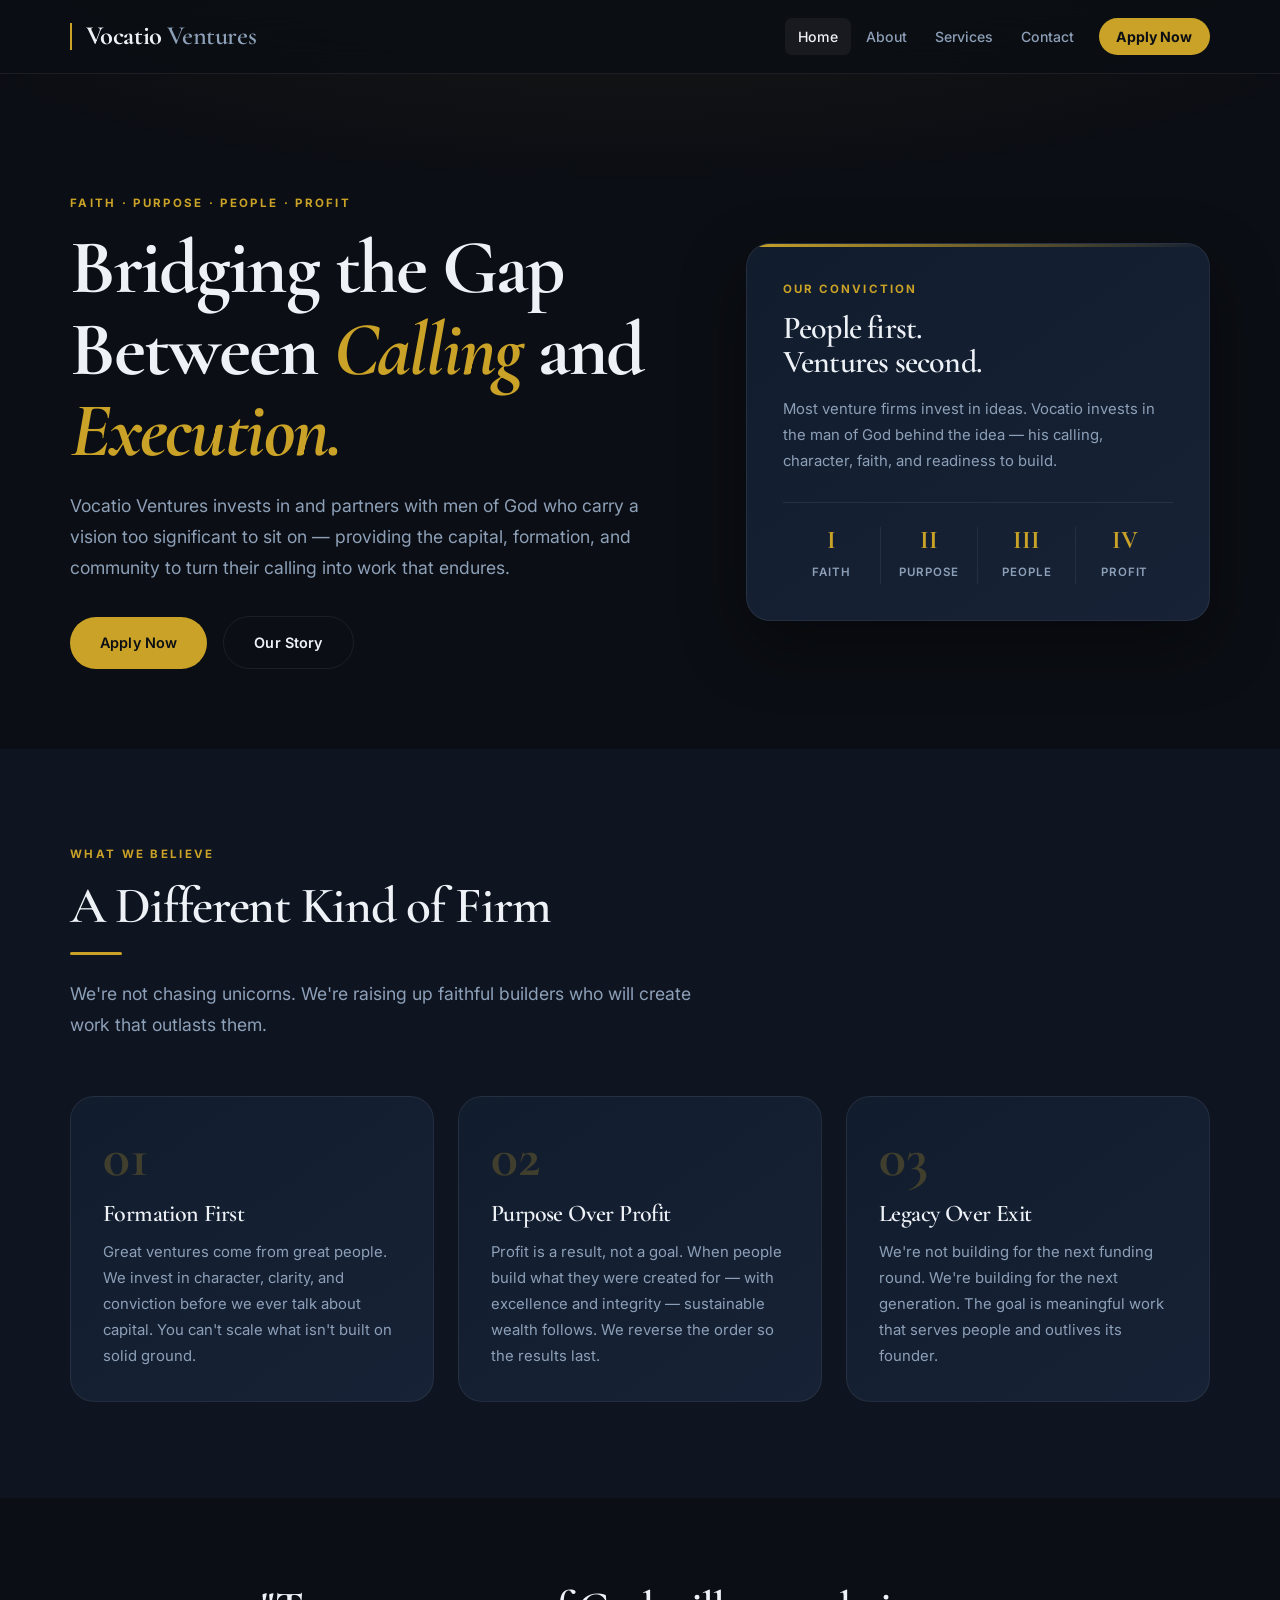
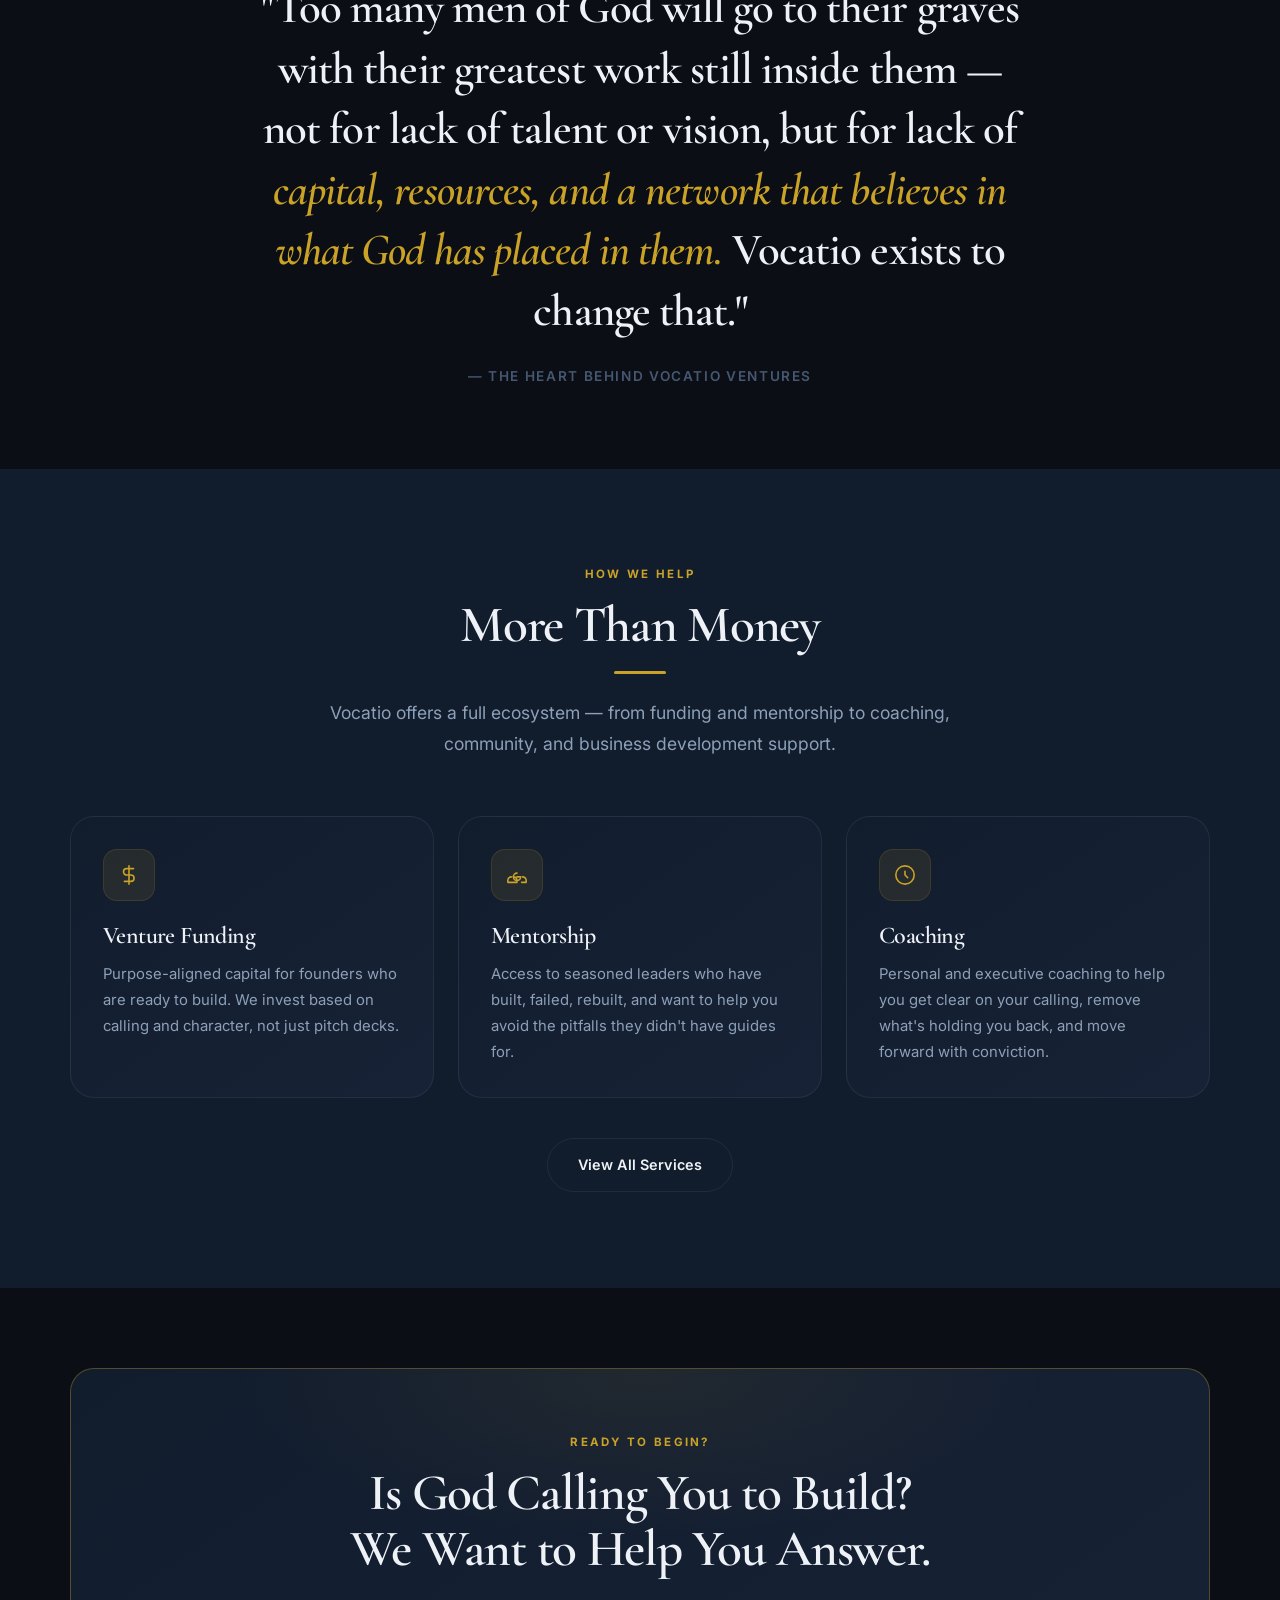
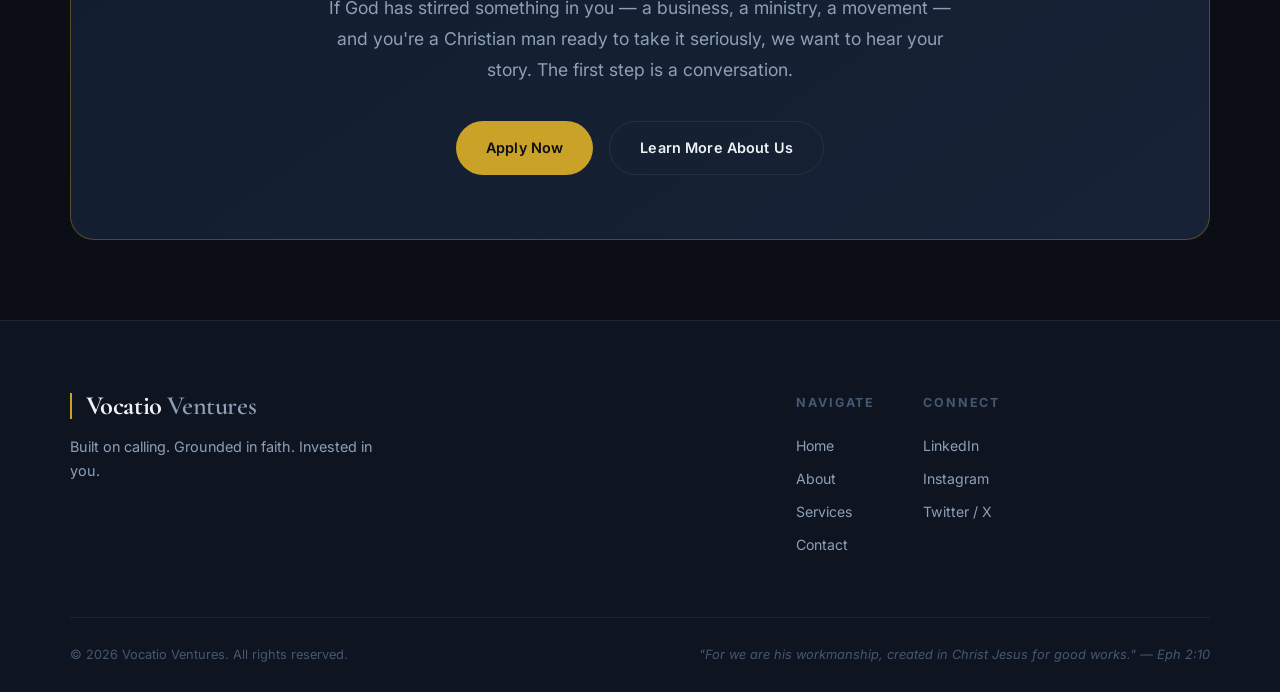
==== index.html @ 248166ef "Add files via upload" ====
<!DOCTYPE html>
<html lang="en">
<head>
  <meta charset="UTF-8" />
  <meta name="viewport" content="width=device-width, initial-scale=1.0" />
  <title>Vocatio Ventures — Invest in Your Calling</title>
  <meta name="description" content="Vocatio Ventures is a faith-based venture firm that invests in people, purpose, and potential. We help you discover and pursue your God-given calling." />
  <link rel="preconnect" href="https://fonts.googleapis.com" />
  <link rel="preconnect" href="https://fonts.gstatic.com" crossorigin />
  <link href="https://fonts.googleapis.com/css2?family=Cormorant+Garamond:ital,wght@0,400;0,600;0,700;1,400;1,600&family=Inter:wght@400;500;600;700&display=swap" rel="stylesheet" />
  <link rel="stylesheet" href="styles.css" />
</head>
<body>

  <!-- HEADER -->
  <header class="site-header">
    <div class="container nav-wrapper">
      <a href="index.html" class="logo">
          <span class="logo-text">Vocatio <span class="logo-sub">Ventures</span></span>
      </a>
      <button class="nav-toggle" aria-label="Toggle navigation" aria-expanded="false">
        <span></span><span></span><span></span>
      </button>
      <nav class="site-nav" id="site-nav">
        <a href="index.html">Home</a>
        <a href="about.html">About</a>
        <a href="services.html">Services</a>
        <a href="contact.html">Contact</a>
        <a href="contact.html" class="nav-apply">Apply Now</a>
      </nav>
    </div>
  </header>

  <main>

    <!-- HERO -->
    <section class="hero">
      <div class="container hero-inner">

        <div class="hero-content">
          <span class="eyebrow fade-up">Faith · Purpose · People · Profit</span>
          <h1 class="fade-up delay-1">Bridging the Gap Between <em>Calling</em> and <em>Execution.</em></h1>
          <p class="lead fade-up delay-2">
            Vocatio Ventures invests in and partners with men of God who carry a vision too significant to sit on — providing the capital, formation, and community to turn their calling into work that endures.
          </p>
          <div class="hero-actions fade-up delay-3">
            <a href="contact.html" class="btn btn-primary">Apply Now</a>
            <a href="about.html" class="btn btn-secondary">Our Story</a>
          </div>
        </div>

        <div class="hero-panel fade-up delay-2">
          <span class="panel-label">Our Conviction</span>
          <h2>People first.<br>Ventures second.</h2>
          <p>
            Most venture firms invest in ideas. Vocatio invests in the man of God behind the idea — his calling, character, faith, and readiness to build.
          </p>
          <div class="hero-pillars">
            <div class="pillar-item">
              <span class="pillar-num">I</span>
              <span class="pillar-label">Faith</span>
            </div>
            <div class="pillar-item">
              <span class="pillar-num">II</span>
              <span class="pillar-label">Purpose</span>
            </div>
            <div class="pillar-item">
              <span class="pillar-num">III</span>
              <span class="pillar-label">People</span>
            </div>
            <div class="pillar-item">
              <span class="pillar-num">IV</span>
              <span class="pillar-label">Profit</span>
            </div>
          </div>
        </div>

      </div>
    </section>

    <!-- WHAT WE BELIEVE -->
    <section class="section bg-alt">
      <div class="container">
        <div class="section-header fade-up">
          <span class="eyebrow">What We Believe</span>
          <h2>A Different Kind of Firm</h2>
          <div class="gold-line"></div>
          <p class="lead">
            We're not chasing unicorns. We're raising up faithful builders who will create work that outlasts them.
          </p>
        </div>
        <div class="belief-grid">
          <div class="card fade-up delay-1">
            <span class="belief-number">01</span>
            <h3>Formation First</h3>
            <p>
              Great ventures come from great people. We invest in character, clarity, and conviction before we ever talk about capital. You can't scale what isn't built on solid ground.
            </p>
          </div>
          <div class="card fade-up delay-2">
            <span class="belief-number">02</span>
            <h3>Purpose Over Profit</h3>
            <p>
              Profit is a result, not a goal. When people build what they were created for — with excellence and integrity — sustainable wealth follows. We reverse the order so the results last.
            </p>
          </div>
          <div class="card fade-up delay-3">
            <span class="belief-number">03</span>
            <h3>Legacy Over Exit</h3>
            <p>
              We're not building for the next funding round. We're building for the next generation. The goal is meaningful work that serves people and outlives its founder.
            </p>
          </div>
        </div>
      </div>
    </section>

    <!-- MANIFESTO QUOTE -->
    <section class="manifesto">
      <div class="container-narrow">
        <p class="manifesto-quote fade-up">
          "Too many men of God will go to their graves with their greatest work still inside them — not for lack of talent or vision, but for lack of <em>capital, resources, and a network that believes in what God has placed in them.</em> Vocatio exists to change that."
        </p>
        <p class="manifesto-source fade-up delay-1">— The Heart Behind Vocatio Ventures</p>
      </div>
    </section>

    <!-- HOW WE HELP -->
    <section class="section bg-panel">
      <div class="container">
        <div class="section-header centered fade-up">
          <span class="eyebrow">How We Help</span>
          <h2>More Than Money</h2>
          <div class="gold-line centered"></div>
          <p class="lead">
            Vocatio offers a full ecosystem — from funding and mentorship to coaching, community, and business development support.
          </p>
        </div>
        <div class="grid-3" style="gap:1.5rem;">
          <div class="card fade-up delay-1">
            <div class="card-icon">
              <svg width="22" height="22" fill="none" stroke="currentColor" stroke-width="1.75" viewBox="0 0 24 24">
                <path stroke-linecap="round" stroke-linejoin="round" d="M12 2v20M17 5H9.5A3.5 3.5 0 0 0 9.5 12H14a3.5 3.5 0 0 1 0 7H7"/>
              </svg>
            </div>
            <h3>Venture Funding</h3>
            <p>Purpose-aligned capital for founders who are ready to build. We invest based on calling and character, not just pitch decks.</p>
          </div>
          <div class="card fade-up delay-2">
            <div class="card-icon">
              <svg width="22" height="22" fill="none" stroke="currentColor" stroke-width="1.75" viewBox="0 0 24 24">
                <path stroke-linecap="round" stroke-linejoin="round" d="M17 20h5v-2a4 4 0 0 0-4-4m-6 6H2v-2a4 4 0 0 1 4-4m6 6v-2a4 4 0 0 0-4-4m4 4a4 4 0 0 0 4-4m-4 4a4 4 0 0 1-4-4m0 0a4 4 0 0 1 4-4m4 4h-4"/>
              </svg>
            </div>
            <h3>Mentorship</h3>
            <p>Access to seasoned leaders who have built, failed, rebuilt, and want to help you avoid the pitfalls they didn't have guides for.</p>
          </div>
          <div class="card fade-up delay-3">
            <div class="card-icon">
              <svg width="22" height="22" fill="none" stroke="currentColor" stroke-width="1.75" viewBox="0 0 24 24">
                <circle cx="12" cy="12" r="10"/>
                <path stroke-linecap="round" stroke-linejoin="round" d="M12 8v4l3 3"/>
              </svg>
            </div>
            <h3>Coaching</h3>
            <p>Personal and executive coaching to help you get clear on your calling, remove what's holding you back, and move forward with conviction.</p>
          </div>
        </div>
        <div style="text-align:center; margin-top:2.5rem;" class="fade-up">
          <a href="services.html" class="btn btn-secondary">View All Services</a>
        </div>
      </div>
    </section>

    <!-- CTA BAND -->
    <section class="cta-band">
      <div class="container">
        <div class="cta-box fade-up">
          <span class="eyebrow">Ready to Begin?</span>
          <h2>Is God Calling You to Build?<br>We Want to Help You Answer.</h2>
          <p class="lead">
            If God has stirred something in you — a business, a ministry, a movement — and you're a Christian man ready to take it seriously, we want to hear your story. The first step is a conversation.
          </p>
          <div class="cta-actions">
            <a href="contact.html" class="btn btn-primary">Apply Now</a>
            <a href="about.html" class="btn btn-secondary">Learn More About Us</a>
          </div>
        </div>
      </div>
    </section>

  </main>

  <!-- FOOTER -->
  <footer class="site-footer">
    <div class="container footer-grid">
      <div class="footer-brand">
        <a href="index.html" class="logo">
          <span class="logo-text">Vocatio <span class="logo-sub">Ventures</span></span>
        </a>
        <p class="footer-tagline">Built on calling. Grounded in faith. Invested in you.</p>
      </div>
      <div class="footer-links">
        <div class="footer-col">
          <h4>Navigate</h4>
          <a href="index.html">Home</a>
          <a href="about.html">About</a>
          <a href="services.html">Services</a>
          <a href="contact.html">Contact</a>
        </div>
        <div class="footer-col">
          <h4>Connect</h4>
          <a href="#">LinkedIn</a>
          <a href="#">Instagram</a>
          <a href="#">Twitter / X</a>
        </div>
      </div>
    </div>
    <div class="container footer-bottom">
      <p>© 2026 Vocatio Ventures. All rights reserved.</p>
      <p class="footer-verse">"For we are his workmanship, created in Christ Jesus for good works." — Eph 2:10</p>
    </div>
  </footer>

  <script src="script.js"></script>
</body>
</html>
---- styles.css ----
/* ============================================================
   VOCATIO VENTURES — GLOBAL DESIGN SYSTEM
   ============================================================ */

*, *::before, *::after { box-sizing: border-box; }

:root {
  --bg:           #0b0e14;
  --bg-alt:       #0e1420;
  --panel:        #111c2d;
  --panel-light:  #172236;
  --border:       rgba(255, 255, 255, 0.07);
  --border-gold:  rgba(201, 162, 39, 0.35);
  --text:         #eef2f7;
  --muted:        #8da0b8;
  --subtle:       #455872;
  --accent:       #c9a227;
  --accent-hover: #ddb83a;
  --accent-dim:   rgba(201, 162, 39, 0.10);
  --max:          1140px;
  --radius:       16px;
  --radius-lg:    24px;
  --shadow:       0 24px 64px rgba(0, 0, 0, 0.40);
  --shadow-sm:    0 4px 24px rgba(0, 0, 0, 0.25);
  --ease:         cubic-bezier(0.4, 0, 0.2, 1);
}

html {
  scroll-behavior: smooth;
  font-size: 16px;
}

body {
  margin: 0;
  font-family: 'Inter', sans-serif;
  background-color: var(--bg);
  color: var(--text);
  line-height: 1.65;
  -webkit-font-smoothing: antialiased;
  -moz-osx-font-smoothing: grayscale;
}

/* Ambient gold glow at top */
body::before {
  content: '';
  position: fixed;
  top: 0; left: 0; right: 0;
  height: 700px;
  background: radial-gradient(ellipse 90% 45% at 50% -5%, rgba(201,162,39,0.07), transparent 70%);
  pointer-events: none;
  z-index: 0;
}

a   { color: inherit; text-decoration: none; }
img { max-width: 100%; display: block; }

button {
  cursor: pointer;
  border: none;
  background: none;
  padding: 0;
  font-family: inherit;
}

/* ============================================================
   LAYOUT
   ============================================================ */
.container {
  width: min(calc(100% - 2.5rem), var(--max));
  margin: 0 auto;
}

.container-narrow {
  width: min(calc(100% - 2.5rem), 760px);
  margin: 0 auto;
}

/* ============================================================
   TYPOGRAPHY
   ============================================================ */
h1, h2, h3 {
  font-family: 'Cormorant Garamond', 'Georgia', serif;
  line-height: 1.08;
  letter-spacing: -0.025em;
  margin: 0 0 1.1rem;
  color: var(--text);
}

h4 {
  font-family: 'Inter', sans-serif;
  font-size: 0.78rem;
  font-weight: 700;
  letter-spacing: 0.15em;
  text-transform: uppercase;
  color: var(--subtle);
  margin: 0 0 1rem;
}

h1 { font-size: clamp(3.2rem, 6vw, 5.8rem); font-weight: 700; }
h2 { font-size: clamp(2.2rem, 4vw, 4rem);   font-weight: 600; }
h3 { font-size: clamp(1.5rem, 2.5vw, 2rem); font-weight: 600; }

p {
  margin: 0 0 1rem;
  color: var(--muted);
  line-height: 1.75;
}
p:last-child { margin-bottom: 0; }

.eyebrow {
  display: block;
  font-family: 'Inter', sans-serif;
  font-size: 0.72rem;
  font-weight: 700;
  letter-spacing: 0.2em;
  text-transform: uppercase;
  color: var(--accent);
  margin-bottom: 0.9rem;
}

.lead {
  font-size: 1.1rem;
  line-height: 1.75;
  color: var(--muted);
  max-width: 58ch;
}

/* ============================================================
   BUTTONS
   ============================================================ */
.btn {
  display: inline-flex;
  align-items: center;
  justify-content: center;
  gap: 0.45rem;
  min-height: 52px;
  padding: 0.875rem 1.875rem;
  border-radius: 999px;
  font-family: 'Inter', sans-serif;
  font-size: 0.9rem;
  font-weight: 600;
  letter-spacing: 0.01em;
  transition: background 0.25s var(--ease),
              transform  0.25s var(--ease),
              box-shadow 0.25s var(--ease),
              border-color 0.25s var(--ease);
  white-space: nowrap;
  cursor: pointer;
}

.btn-primary {
  background: var(--accent);
  color: #0b0e14;
}
.btn-primary:hover {
  background: var(--accent-hover);
  transform: translateY(-2px);
  box-shadow: 0 10px 36px rgba(201, 162, 39, 0.32);
}

.btn-secondary {
  background: transparent;
  color: var(--text);
  border: 1px solid var(--border);
}
.btn-secondary:hover {
  border-color: rgba(255, 255, 255, 0.22);
  background: rgba(255, 255, 255, 0.05);
  transform: translateY(-2px);
}

.btn-ghost {
  background: transparent;
  color: var(--accent);
  padding: 0;
  min-height: unset;
  font-size: 0.9rem;
  font-weight: 600;
  gap: 0.35rem;
  border-radius: 0;
}
.btn-ghost:hover { color: var(--accent-hover); }
.btn-ghost svg  { transition: transform 0.2s; }
.btn-ghost:hover svg { transform: translateX(3px); }

/* ============================================================
   HEADER / NAVIGATION
   ============================================================ */
.site-header {
  position: sticky;
  top: 0;
  z-index: 100;
  backdrop-filter: blur(18px) saturate(1.5);
  -webkit-backdrop-filter: blur(18px) saturate(1.5);
  background: rgba(11, 14, 20, 0.88);
  border-bottom: 1px solid var(--border);
}

.nav-wrapper {
  display: flex;
  align-items: center;
  justify-content: space-between;
  padding: 1.1rem 0;
  gap: 1.5rem;
  position: relative;
}

.logo {
  font-family: 'Cormorant Garamond', Georgia, serif;
  font-size: 1.65rem;
  font-weight: 700;
  letter-spacing: -0.015em;
  color: var(--text);
  white-space: nowrap;
  display: flex;
  align-items: center;
  gap: 0;
  padding-left: 0.85rem;
  border-left: 2px solid var(--accent);
  line-height: 1;
  transition: border-color 0.2s;
}
.logo:hover { border-color: var(--accent-hover); }

.logo-text {
  display: inline-block;
}

.logo-text .logo-sub {
  color: var(--muted);
  font-weight: 600;
}

.site-nav {
  display: flex;
  align-items: center;
  gap: 0.15rem;
}

.site-nav a {
  font-size: 0.88rem;
  font-weight: 500;
  color: var(--muted);
  padding: 0.45rem 0.8rem;
  border-radius: 7px;
  transition: color 0.2s, background 0.2s;
}
.site-nav a:hover,
.site-nav a.active {
  color: var(--text);
  background: rgba(255, 255, 255, 0.05);
}

.site-nav .nav-apply {
  background: var(--accent);
  color: #0b0e14 !important;
  font-weight: 700;
  padding: 0.45rem 1.1rem;
  margin-left: 0.6rem;
  border-radius: 999px;
}
.site-nav .nav-apply:hover {
  background: var(--accent-hover) !important;
  transform: translateY(-1px);
}

/* Hamburger toggle */
.nav-toggle {
  display: none;
  flex-direction: column;
  justify-content: center;
  gap: 5px;
  width: 40px;
  height: 40px;
  padding: 9px;
  border-radius: 8px;
  transition: background 0.2s;
}
.nav-toggle:hover { background: rgba(255, 255, 255, 0.06); }

.nav-toggle span {
  display: block;
  width: 22px;
  height: 2px;
  background: var(--text);
  border-radius: 2px;
  transition: transform 0.3s var(--ease), opacity 0.3s var(--ease);
  transform-origin: center;
}
.nav-toggle[aria-expanded="true"] span:nth-child(1) {
  transform: translateY(7px) rotate(45deg);
}
.nav-toggle[aria-expanded="true"] span:nth-child(2) {
  opacity: 0;
  transform: scaleX(0);
}
.nav-toggle[aria-expanded="true"] span:nth-child(3) {
  transform: translateY(-7px) rotate(-45deg);
}

/* ============================================================
   FOOTER
   ============================================================ */
.site-footer {
  background: var(--bg-alt);
  border-top: 1px solid var(--border);
  padding-top: 4.5rem;
  position: relative;
  z-index: 1;
}

.footer-grid {
  display: grid;
  grid-template-columns: 1.6fr 1fr;
  gap: 4rem;
  padding-bottom: 3.5rem;
  border-bottom: 1px solid var(--border);
}

.footer-brand .logo {
  display: inline-flex;
  margin-bottom: 1rem;
}

.footer-tagline {
  font-size: 0.9rem;
  color: var(--muted);
  max-width: 34ch;
  line-height: 1.6;
}

.footer-links {
  display: flex;
  gap: 3rem;
}

.footer-col {
  display: flex;
  flex-direction: column;
}

.footer-col h4 {
  color: var(--subtle);
  margin-bottom: 1rem;
}

.footer-col a {
  font-size: 0.88rem;
  color: var(--muted);
  padding: 0.3rem 0;
  transition: color 0.2s;
}
.footer-col a:hover { color: var(--text); }

.footer-bottom {
  display: flex;
  align-items: center;
  justify-content: space-between;
  flex-wrap: wrap;
  gap: 0.75rem;
  padding: 1.6rem 0;
}

.footer-bottom p {
  font-size: 0.8rem;
  color: var(--subtle);
  margin: 0;
}

.footer-verse {
  font-style: italic;
  text-align: right;
}

/* ============================================================
   SECTION UTILITIES
   ============================================================ */
.section    { padding: 6rem 0; }
.section-sm { padding: 4rem 0; }

.bg-alt   { background: var(--bg-alt); }
.bg-panel { background: var(--panel); }

.section-header { margin-bottom: 3.5rem; }
.section-header.centered {
  max-width: 680px;
  margin-left: auto;
  margin-right: auto;
  text-align: center;
}
.section-header.centered .lead {
  margin: 0 auto;
}

.gold-line {
  width: 52px;
  height: 3px;
  background: var(--accent);
  border-radius: 3px;
  margin: 1.1rem 0 1.5rem;
}
.gold-line.centered {
  margin: 1.1rem auto 1.5rem;
}

/* ============================================================
   CARDS
   ============================================================ */
.card {
  background: linear-gradient(145deg, var(--panel) 0%, var(--panel-light) 100%);
  border: 1px solid var(--border);
  border-radius: var(--radius-lg);
  padding: 2rem;
  transition: border-color 0.3s var(--ease),
              transform   0.3s var(--ease),
              box-shadow  0.3s var(--ease);
}
.card:hover {
  border-color: var(--border-gold);
  transform: translateY(-5px);
  box-shadow: var(--shadow);
}

.card-icon {
  width: 52px;
  height: 52px;
  display: flex;
  align-items: center;
  justify-content: center;
  background: var(--accent-dim);
  border: 1px solid rgba(201, 162, 39, 0.15);
  border-radius: 14px;
  margin-bottom: 1.4rem;
  color: var(--accent);
  flex-shrink: 0;
}

.card h3 { font-size: 1.5rem; margin-bottom: 0.75rem; }
.card p  { font-size: 0.93rem; }

/* Grid layouts */
.grid-3 {
  display: grid;
  grid-template-columns: repeat(3, 1fr);
  gap: 1.5rem;
}

.grid-2 {
  display: grid;
  grid-template-columns: repeat(2, 1fr);
  gap: 1.5rem;
}

/* ============================================================
   SCROLL ANIMATIONS
   ============================================================ */
.fade-up {
  opacity: 0;
  transform: translateY(30px);
  transition: opacity 0.7s var(--ease), transform 0.7s var(--ease);
}
.fade-up.visible {
  opacity: 1;
  transform: translateY(0);
}

.delay-1 { transition-delay: 0.1s; }
.delay-2 { transition-delay: 0.2s; }
.delay-3 { transition-delay: 0.3s; }
.delay-4 { transition-delay: 0.4s; }
.delay-5 { transition-delay: 0.5s; }
.delay-6 { transition-delay: 0.6s; }

/* ============================================================
   PAGE HERO (inner pages)
   ============================================================ */
.page-hero {
  padding: 9rem 0 6rem;
  text-align: center;
  position: relative;
  z-index: 1;
  overflow: hidden;
}

.page-hero::before {
  content: '';
  position: absolute;
  inset: 0;
  background: radial-gradient(ellipse 70% 60% at 50% 0%, rgba(201,162,39,0.07) 0%, transparent 70%);
  pointer-events: none;
}

.page-hero .eyebrow {
  font-size: 0.78rem;
  letter-spacing: 0.26em;
  margin-bottom: 0;
}

.page-hero h1 {
  font-size: clamp(2.4rem, 4.6vw, 4.4rem);
  line-height: 1.15;
  max-width: 26ch;
  margin-left: auto;
  margin-right: auto;
  letter-spacing: -0.01em;
}

.page-hero .lead {
  margin: 2rem auto 0;
  font-size: 1.12rem;
  line-height: 1.9;
  max-width: 58ch;
  color: var(--muted);
}

/* ============================================================
   HOME — HERO
   ============================================================ */
.hero {
  padding: 7.5rem 0 5rem;
  position: relative;
  z-index: 1;
}

.hero-inner {
  display: grid;
  grid-template-columns: 1.15fr 0.85fr;
  gap: 3rem;
  align-items: center;
}

.hero-content h1 {
  max-width: 16ch;
  margin-bottom: 1.25rem;
  line-height: 1.06;
}

/* Gold keyword treatment in the hero headline */
.hero-content h1 em {
  font-style: italic;
  color: var(--accent);
}

.hero-content .lead {
  font-size: 1.1rem;
  max-width: 52ch;
  margin-bottom: 2rem;
}

.hero-actions {
  display: flex;
  align-items: center;
  gap: 1rem;
  flex-wrap: wrap;
}

.hero-panel {
  background: linear-gradient(145deg, var(--panel) 0%, var(--panel-light) 100%);
  border: 1px solid var(--border);
  border-radius: var(--radius-lg);
  padding: 2.25rem;
  box-shadow: var(--shadow);
  position: relative;
  overflow: hidden;
}

.hero-panel::before {
  content: '';
  position: absolute;
  top: 0; left: 0; right: 0;
  height: 3px;
  background: linear-gradient(90deg, var(--accent), transparent);
  border-radius: var(--radius-lg) var(--radius-lg) 0 0;
}

.hero-panel .panel-label {
  font-size: 0.72rem;
  font-weight: 700;
  letter-spacing: 0.18em;
  text-transform: uppercase;
  color: var(--accent);
  margin-bottom: 0.75rem;
  display: block;
}

.hero-panel h2 {
  font-size: clamp(1.7rem, 2.5vw, 2.2rem);
  margin-bottom: 1rem;
}

.hero-panel p { font-size: 0.93rem; }

.hero-pillars {
  display: flex;
  gap: 0;
  margin-top: 1.75rem;
  border-top: 1px solid var(--border);
  padding-top: 1.5rem;
}

.pillar-item {
  flex: 1;
  text-align: center;
  padding: 0 0.5rem;
  border-right: 1px solid var(--border);
}
.pillar-item:last-child { border-right: none; }

.pillar-num {
  font-family: 'Cormorant Garamond', serif;
  font-size: 1.6rem;
  font-weight: 700;
  color: var(--accent);
  display: block;
  line-height: 1;
  margin-bottom: 0.3rem;
}

.pillar-label {
  font-size: 0.72rem;
  font-weight: 600;
  letter-spacing: 0.08em;
  text-transform: uppercase;
  color: var(--muted);
}

/* ============================================================
   HOME — BELIEF SECTION
   ============================================================ */
.belief-grid {
  display: grid;
  grid-template-columns: repeat(3, 1fr);
  gap: 1.5rem;
}

.belief-number {
  font-family: 'Cormorant Garamond', serif;
  font-size: 3.5rem;
  font-weight: 700;
  color: var(--accent-dim);
  line-height: 1;
  margin-bottom: 1rem;
  display: block;
  color: var(--accent);
  opacity: 0.25;
}

/* ============================================================
   HOME — MANIFESTO / QUOTE BAND
   ============================================================ */
.manifesto {
  padding: 5rem 0;
  text-align: center;
  position: relative;
}

.manifesto-quote {
  font-family: 'Cormorant Garamond', serif;
  font-size: clamp(1.8rem, 3.5vw, 3rem);
  font-weight: 600;
  color: var(--text);
  line-height: 1.35;
  max-width: 820px;
  margin: 0 auto 1.5rem;
  letter-spacing: -0.02em;
}

.manifesto-quote em {
  font-style: italic;
  color: var(--accent);
}

.manifesto-source {
  font-size: 0.85rem;
  font-weight: 600;
  letter-spacing: 0.12em;
  text-transform: uppercase;
  color: var(--subtle);
}

/* ============================================================
   HOME — CTA SECTION
   ============================================================ */
.cta-band {
  padding: 5rem 0;
}

.cta-box {
  background: linear-gradient(145deg, var(--panel) 0%, var(--panel-light) 100%);
  border: 1px solid var(--border-gold);
  border-radius: var(--radius-lg);
  padding: 4rem;
  text-align: center;
  position: relative;
  overflow: hidden;
}

.cta-box::before {
  content: '';
  position: absolute;
  inset: 0;
  background: radial-gradient(ellipse 60% 60% at 50% 0%, rgba(201,162,39,0.08), transparent 60%);
  pointer-events: none;
}

.cta-box h2 {
  margin-bottom: 1rem;
  position: relative;
}

.cta-box .lead {
  margin: 0 auto 2.25rem;
  position: relative;
}

.cta-actions {
  display: flex;
  justify-content: center;
  gap: 1rem;
  flex-wrap: wrap;
  position: relative;
}

/* ============================================================
   ABOUT PAGE
   ============================================================ */
.about-intro-grid {
  display: grid;
  grid-template-columns: 1fr 1fr;
  gap: 4rem;
  align-items: center;
}

.about-stat-stack {
  display: flex;
  flex-direction: column;
  gap: 1.5rem;
}

.stat-block {
  background: linear-gradient(145deg, var(--panel) 0%, var(--panel-light) 100%);
  border: 1px solid var(--border);
  border-left: 3px solid var(--accent);
  border-radius: 0 var(--radius) var(--radius) 0;
  padding: 1.5rem 1.75rem;
}

.stat-block .stat-num {
  font-family: 'Cormorant Garamond', serif;
  font-size: 2.8rem;
  font-weight: 700;
  color: var(--text);
  line-height: 1;
  margin-bottom: 0.25rem;
  display: block;
}

.stat-block p {
  font-size: 0.88rem;
  margin: 0;
}

.problem-band {
  padding: 6rem 0;
  text-align: center;
}

.problem-statement {
  font-family: 'Cormorant Garamond', serif;
  font-size: clamp(2rem, 4vw, 3.5rem);
  font-weight: 600;
  color: var(--text);
  line-height: 1.25;
  max-width: 780px;
  margin: 0 auto 1.5rem;
  letter-spacing: -0.02em;
}

.problem-statement span { color: var(--accent); }

.difference-grid {
  display: grid;
  grid-template-columns: repeat(2, 1fr);
  gap: 1.5rem;
}

.diff-card {
  background: linear-gradient(145deg, var(--panel) 0%, var(--panel-light) 100%);
  border: 1px solid var(--border);
  border-radius: var(--radius-lg);
  padding: 2rem;
  transition: border-color 0.3s, transform 0.3s, box-shadow 0.3s;
}
.diff-card:hover {
  border-color: var(--border-gold);
  transform: translateY(-4px);
  box-shadow: var(--shadow-sm);
}

.diff-vs {
  display: flex;
  align-items: flex-start;
  gap: 1rem;
  margin-bottom: 1rem;
}

.vs-badge {
  font-size: 0.7rem;
  font-weight: 700;
  letter-spacing: 0.12em;
  text-transform: uppercase;
  padding: 0.3rem 0.6rem;
  border-radius: 6px;
  white-space: nowrap;
  flex-shrink: 0;
  margin-top: 0.2rem;
}

.vs-badge.them {
  background: rgba(255,255,255,0.05);
  color: var(--subtle);
}

.vs-badge.us {
  background: var(--accent-dim);
  color: var(--accent);
}

.diff-card h3 { font-size: 1.35rem; }

.founder-band {
  padding: 6rem 0;
}

.founder-grid {
  display: grid;
  grid-template-columns: 1fr 1fr;
  gap: 4rem;
  align-items: start;
}

.founder-image-placeholder {
  aspect-ratio: 4/5;
  background: linear-gradient(145deg, var(--panel) 0%, var(--panel-light) 100%);
  border: 1px solid var(--border);
  border-radius: var(--radius-lg);
  display: flex;
  align-items: center;
  justify-content: center;
  color: var(--subtle);
  font-size: 0.85rem;
  letter-spacing: 0.08em;
  text-transform: uppercase;
}

.founder-verse {
  margin-top: 2rem;
  padding: 1.5rem 1.75rem;
  background: var(--accent-dim);
  border-left: 3px solid var(--accent);
  border-radius: 0 var(--radius) var(--radius) 0;
}

.founder-verse p {
  font-family: 'Cormorant Garamond', serif;
  font-size: 1.2rem;
  font-style: italic;
  color: var(--text);
  line-height: 1.5;
  margin-bottom: 0.5rem;
}

.founder-verse cite {
  font-size: 0.8rem;
  font-weight: 600;
  letter-spacing: 0.1em;
  text-transform: uppercase;
  color: var(--accent);
  font-style: normal;
}

/* ============================================================
   SERVICES PAGE
   ============================================================ */
.services-grid {
  display: grid;
  grid-template-columns: repeat(3, 1fr);
  gap: 1.5rem;
}

.service-card {
  background: linear-gradient(145deg, var(--panel) 0%, var(--panel-light) 100%);
  border: 1px solid var(--border);
  border-radius: var(--radius-lg);
  padding: 2.25rem;
  transition: border-color 0.3s var(--ease), transform 0.3s var(--ease), box-shadow 0.3s var(--ease);
  display: flex;
  flex-direction: column;
}
.service-card:hover {
  border-color: var(--border-gold);
  transform: translateY(-6px);
  box-shadow: var(--shadow);
}

.service-card h3 { font-size: 1.55rem; margin-bottom: 0.75rem; }
.service-card p  { font-size: 0.92rem; flex: 1; }

.philosophy-grid {
  display: grid;
  grid-template-columns: 1fr 1fr;
  gap: 2.5rem;
  align-items: center;
}

.philosophy-pillars {
  display: flex;
  flex-direction: column;
  gap: 1.25rem;
}

.philosophy-pillar {
  display: flex;
  gap: 1.25rem;
  align-items: flex-start;
  padding: 1.5rem;
  background: linear-gradient(145deg, var(--panel) 0%, var(--panel-light) 100%);
  border: 1px solid var(--border);
  border-radius: var(--radius);
  transition: border-color 0.3s, transform 0.3s;
}
.philosophy-pillar:hover {
  border-color: var(--border-gold);
  transform: translateX(4px);
}

.pillar-order {
  font-family: 'Cormorant Garamond', serif;
  font-size: 2.2rem;
  font-weight: 700;
  color: var(--accent);
  line-height: 1;
  min-width: 2.2rem;
  text-align: center;
  opacity: 0.6;
}

.pillar-body h3 {
  font-size: 1.3rem;
  margin-bottom: 0.4rem;
}
.pillar-body p { font-size: 0.88rem; margin: 0; }

.process-band { padding: 6rem 0; }

.process-steps {
  display: grid;
  grid-template-columns: repeat(4, 1fr);
  gap: 1.5rem;
  counter-reset: step;
}

.process-step {
  text-align: center;
  padding: 2rem 1.5rem;
  position: relative;
}

.process-step::after {
  content: '';
  position: absolute;
  top: 2.6rem;
  right: -0.75rem;
  width: 1.5rem;
  height: 1px;
  background: var(--border);
}
.process-step:last-child::after { display: none; }

.step-num {
  font-family: 'Cormorant Garamond', serif;
  font-size: 3rem;
  font-weight: 700;
  color: var(--accent);
  opacity: 0.3;
  line-height: 1;
  margin-bottom: 0.75rem;
  display: block;
}

.process-step h3 {
  font-size: 1.2rem;
  margin-bottom: 0.5rem;
}

.process-step p { font-size: 0.88rem; }

/* ============================================================
   CONTACT PAGE
   ============================================================ */
.contact-grid {
  display: grid;
  grid-template-columns: 0.9fr 1.1fr;
  gap: 4rem;
  align-items: start;
}

.contact-info h2 {
  font-size: clamp(2rem, 3.5vw, 3rem);
}

.contact-details {
  display: flex;
  flex-direction: column;
  gap: 1.5rem;
  margin-top: 2.5rem;
}

.contact-item {
  display: flex;
  align-items: flex-start;
  gap: 1rem;
}

.contact-item-icon {
  width: 44px;
  height: 44px;
  background: var(--accent-dim);
  border: 1px solid rgba(201,162,39,0.15);
  border-radius: 11px;
  display: flex;
  align-items: center;
  justify-content: center;
  color: var(--accent);
  flex-shrink: 0;
}

.contact-item-body strong {
  display: block;
  font-size: 0.8rem;
  font-weight: 700;
  letter-spacing: 0.1em;
  text-transform: uppercase;
  color: var(--subtle);
  margin-bottom: 0.25rem;
}

.contact-item-body span {
  font-size: 0.93rem;
  color: var(--muted);
}

.social-row {
  display: flex;
  gap: 0.75rem;
  margin-top: 2.5rem;
}

.social-link {
  width: 44px;
  height: 44px;
  display: flex;
  align-items: center;
  justify-content: center;
  background: var(--panel);
  border: 1px solid var(--border);
  border-radius: 10px;
  color: var(--muted);
  transition: color 0.2s, border-color 0.2s, background 0.2s, transform 0.2s;
}
.social-link:hover {
  color: var(--accent);
  border-color: var(--border-gold);
  background: var(--accent-dim);
  transform: translateY(-2px);
}

/* Contact Form */
.contact-form-wrap {
  background: linear-gradient(145deg, var(--panel) 0%, var(--panel-light) 100%);
  border: 1px solid var(--border);
  border-radius: var(--radius-lg);
  padding: 2.75rem;
}

.form-row {
  display: grid;
  grid-template-columns: 1fr 1fr;
  gap: 1.25rem;
}

.form-group {
  display: flex;
  flex-direction: column;
  gap: 0.5rem;
  margin-bottom: 1.25rem;
}
.form-group:last-child { margin-bottom: 0; }

.form-group label {
  font-size: 0.8rem;
  font-weight: 600;
  letter-spacing: 0.08em;
  text-transform: uppercase;
  color: var(--subtle);
}

.form-group input,
.form-group select,
.form-group textarea {
  background: rgba(255, 255, 255, 0.04);
  border: 1px solid var(--border);
  border-radius: 10px;
  padding: 0.85rem 1rem;
  font-family: 'Inter', sans-serif;
  font-size: 0.93rem;
  color: var(--text);
  width: 100%;
  transition: border-color 0.2s, background 0.2s, box-shadow 0.2s;
  outline: none;
  -webkit-appearance: none;
  appearance: none;
}

.form-group input::placeholder,
.form-group textarea::placeholder {
  color: var(--subtle);
}

.form-group input:focus,
.form-group select:focus,
.form-group textarea:focus {
  border-color: var(--accent);
  background: rgba(201,162,39,0.04);
  box-shadow: 0 0 0 3px rgba(201,162,39,0.1);
}

.form-group textarea {
  resize: vertical;
  min-height: 130px;
  line-height: 1.6;
}

.form-group select {
  background-image: url("data:image/svg+xml,%3Csvg xmlns='http://www.w3.org/2000/svg' width='12' height='8' fill='none'%3E%3Cpath d='M1 1l5 5 5-5' stroke='%238da0b8' stroke-width='1.5' stroke-linecap='round' stroke-linejoin='round'/%3E%3C/svg%3E");
  background-repeat: no-repeat;
  background-position: right 1rem center;
  padding-right: 2.5rem;
}

.form-group select option {
  background: var(--panel);
  color: var(--text);
}

.form-submit {
  width: 100%;
  margin-top: 0.5rem;
}

.form-note {
  font-size: 0.78rem;
  color: var(--subtle);
  text-align: center;
  margin-top: 1rem;
}

/* Form success message */
.form-success {
  display: none;
  text-align: center;
  padding: 2rem;
}
.form-success.show { display: block; }

.form-success-icon {
  width: 60px;
  height: 60px;
  background: var(--accent-dim);
  border-radius: 50%;
  display: flex;
  align-items: center;
  justify-content: center;
  color: var(--accent);
  margin: 0 auto 1.25rem;
}

/* ============================================================
   RESPONSIVE
   ============================================================ */
@media (max-width: 1024px) {
  .services-grid { grid-template-columns: repeat(2, 1fr); }
  .process-steps { grid-template-columns: repeat(2, 1fr); }
  .process-step::after { display: none; }
  .contact-grid { gap: 2.5rem; }
}

@media (max-width: 900px) {
  .hero-inner,
  .about-intro-grid,
  .philosophy-grid,
  .founder-grid,
  .contact-grid { grid-template-columns: 1fr; }

  .hero { padding: 5.5rem 0 4rem; }
  .hero-content h1 { max-width: 14ch; }

  .footer-grid { grid-template-columns: 1fr; gap: 2.5rem; }
  .footer-links { gap: 2rem; }

  .belief-grid  { grid-template-columns: 1fr; }
  .difference-grid { grid-template-columns: 1fr; }

  .form-row { grid-template-columns: 1fr; }

  .section { padding: 4.5rem 0; }
}

@media (max-width: 700px) {
  .nav-toggle { display: flex; }

  .site-nav {
    display: none;
    position: absolute;
    top: calc(100% + 1px);
    left: 0;
    right: 0;
    flex-direction: column;
    align-items: stretch;
    background: rgba(11, 14, 20, 0.98);
    border-bottom: 1px solid var(--border);
    padding: 1rem 1.25rem 1.5rem;
    gap: 0.15rem;
    box-shadow: 0 20px 40px rgba(0,0,0,0.4);
  }
  .site-nav.open { display: flex; }

  .site-nav a {
    padding: 0.8rem 1rem;
    border-radius: 8px;
  }

  .site-nav .nav-apply {
    margin-left: 0;
    margin-top: 0.5rem;
    text-align: center;
    border-radius: 8px;
  }

  .services-grid { grid-template-columns: 1fr; }

  .process-steps { grid-template-columns: 1fr; }

  .hero-actions { flex-direction: column; align-items: stretch; }
  .btn { width: 100%; }
  .cta-actions { flex-direction: column; align-items: center; }
  .cta-actions .btn { width: 100%; max-width: 320px; }

  .footer-links { flex-direction: column; gap: 1.5rem; }
  .footer-bottom {
    flex-direction: column;
    text-align: center;
    gap: 0.5rem;
  }
  .footer-verse { text-align: center; }

  .contact-form-wrap { padding: 2rem 1.5rem; }
  .cta-box { padding: 2.75rem 1.75rem; }

  .page-hero { padding: 5.5rem 0 3.5rem; }
}

@media (max-width: 480px) {
  .container, .container-narrow {
    width: calc(100% - 1.75rem);
  }
  h1 { font-size: 2.8rem; }
  h2 { font-size: 2rem; }
}
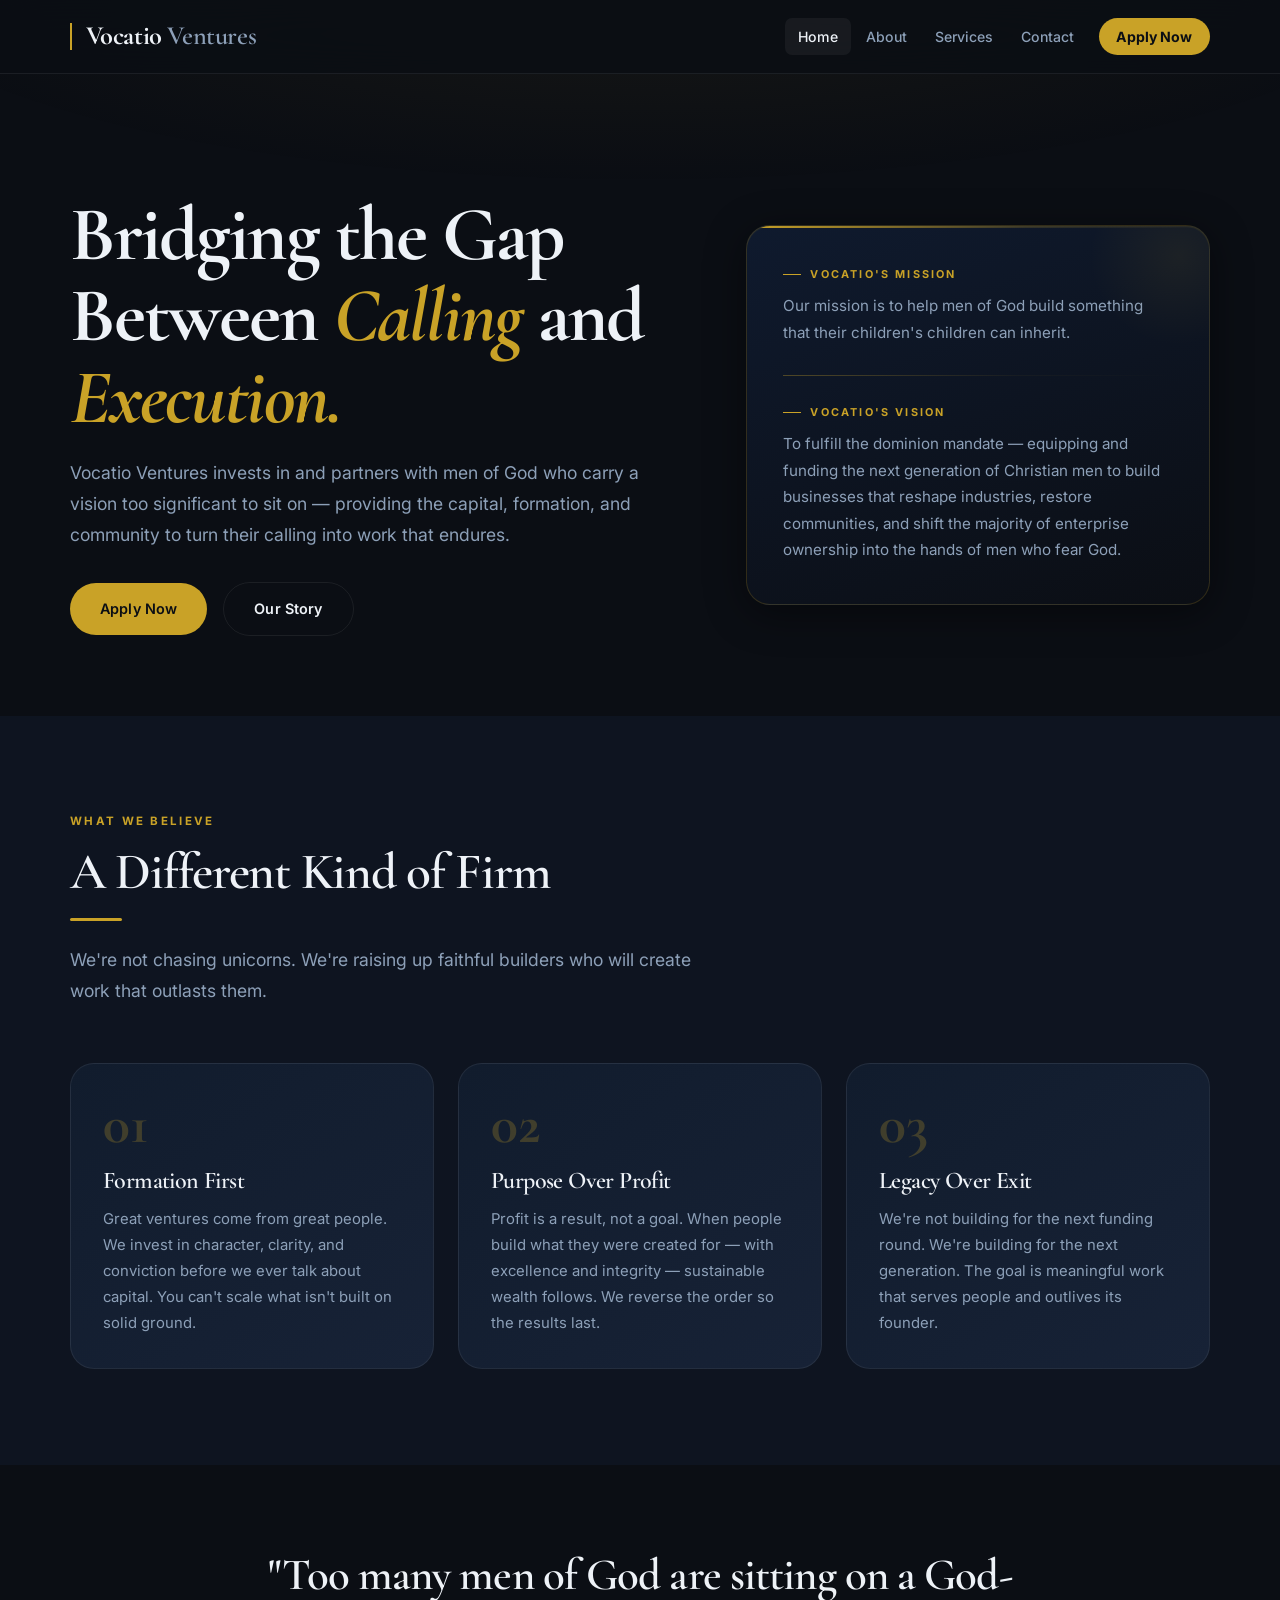
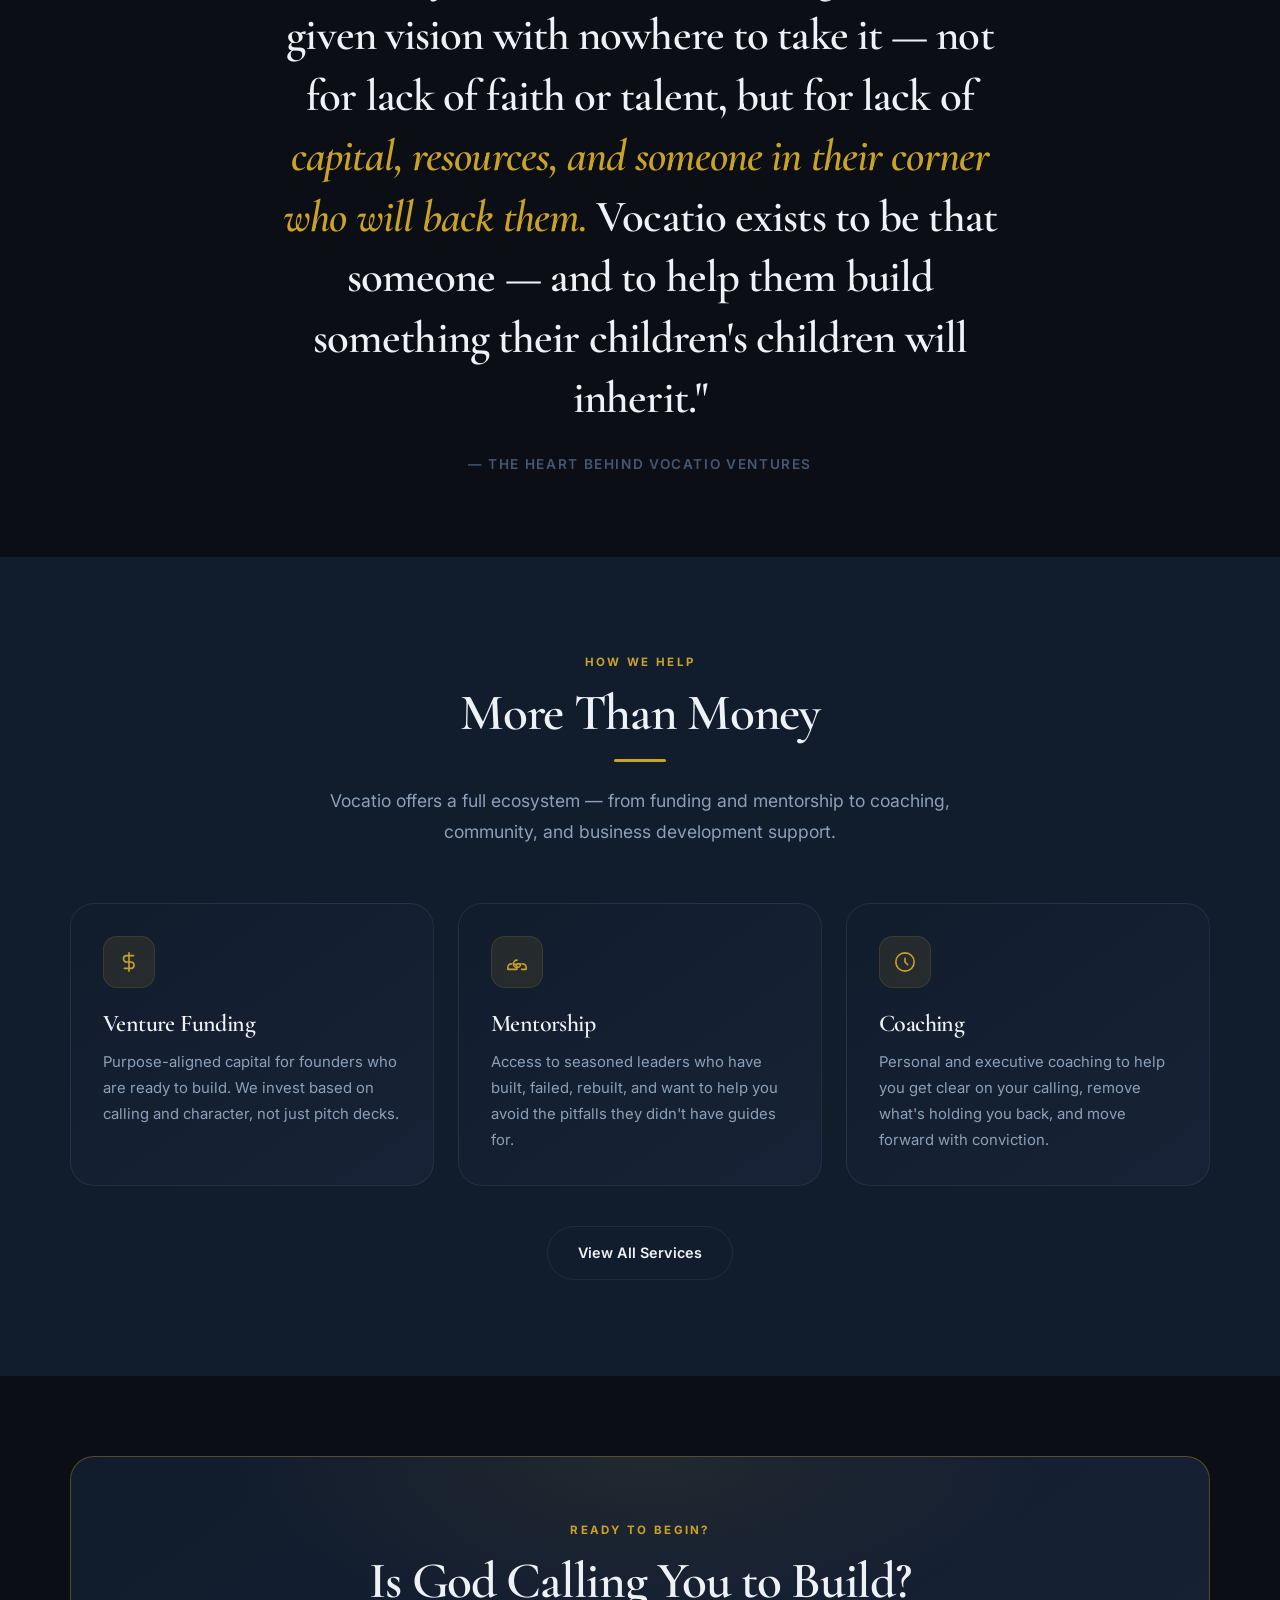
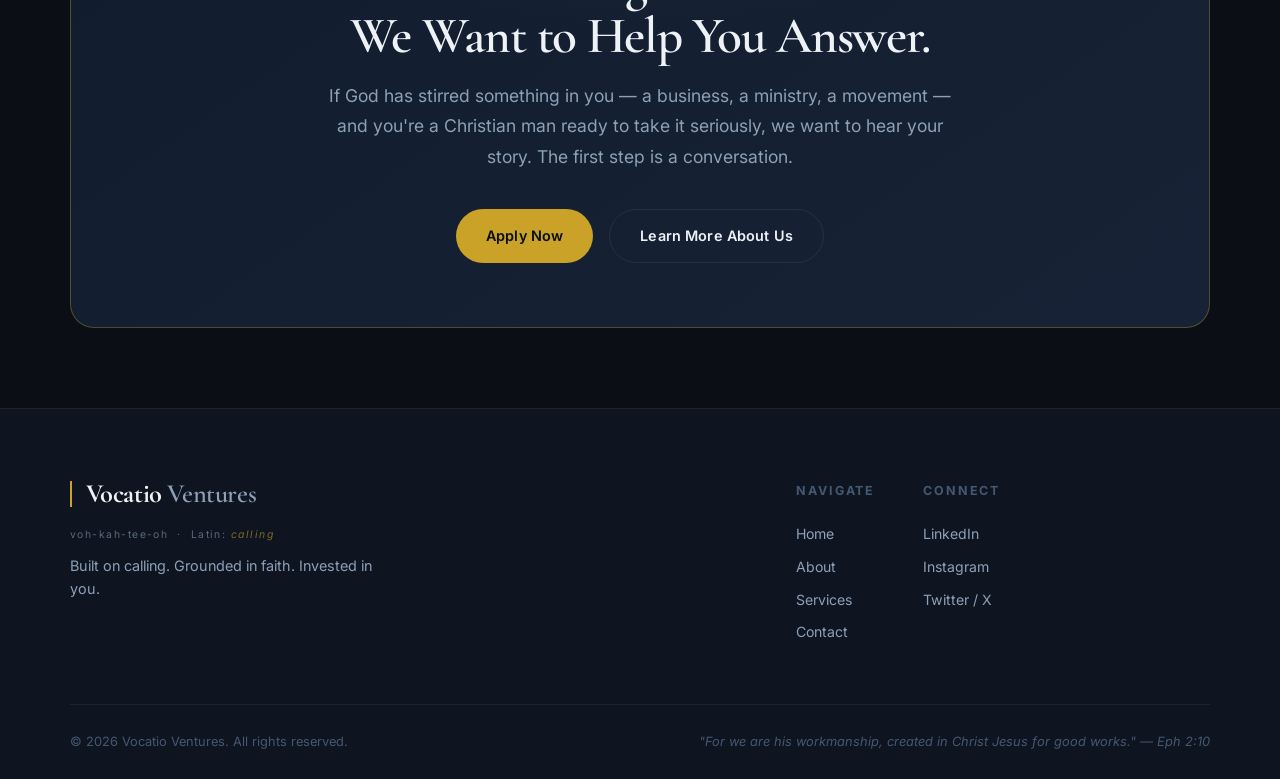
==== commit 05a4aa61: "Add files via upload" ====
--- a/index.html
+++ b/index.html
@@ -38,8 +38,7 @@
       <div class="container hero-inner">
 
         <div class="hero-content">
-          <span class="eyebrow fade-up">Faith · Purpose · People · Profit</span>
-          <h1 class="fade-up delay-1">Bridging the Gap Between <em>Calling</em> and <em>Execution.</em></h1>
+          <h1 class="fade-up">Bridging the Gap Between <em>Calling</em> and <em>Execution.</em></h1>
           <p class="lead fade-up delay-2">
             Vocatio Ventures invests in and partners with men of God who carry a vision too significant to sit on — providing the capital, formation, and community to turn their calling into work that endures.
           </p>
@@ -49,31 +48,17 @@
           </div>
         </div>
 
-        <div class="hero-panel fade-up delay-2">
-          <span class="panel-label">Our Conviction</span>
-          <h2>People first.<br>Ventures second.</h2>
-          <p>
-            Most venture firms invest in ideas. Vocatio invests in the man of God behind the idea — his calling, character, faith, and readiness to build.
-          </p>
-          <div class="hero-pillars">
-            <div class="pillar-item">
-              <span class="pillar-num">I</span>
-              <span class="pillar-label">Faith</span>
-            </div>
-            <div class="pillar-item">
-              <span class="pillar-num">II</span>
-              <span class="pillar-label">Purpose</span>
-            </div>
-            <div class="pillar-item">
-              <span class="pillar-num">III</span>
-              <span class="pillar-label">People</span>
-            </div>
-            <div class="pillar-item">
-              <span class="pillar-num">IV</span>
-              <span class="pillar-label">Profit</span>
-            </div>
-          </div>
-        </div>
+        <a href="about.html#mission-vision" class="hero-panel fade-up delay-2">
+          <div class="panel-block">
+            <span class="panel-label">Vocatio's Mission</span>
+            <p>Our mission is to help men of God build something that their children's children can inherit.</p>
+          </div>
+          <div class="panel-divider"></div>
+          <div class="panel-block">
+            <span class="panel-label">Vocatio's Vision</span>
+            <p>To fulfill the dominion mandate — equipping and funding the next generation of Christian men to build businesses that reshape industries, restore communities, and shift the majority of enterprise ownership into the hands of men who fear God.</p>
+          </div>
+        </a>
 
       </div>
     </section>
@@ -119,7 +104,7 @@
     <section class="manifesto">
       <div class="container-narrow">
         <p class="manifesto-quote fade-up">
-          "Too many men of God will go to their graves with their greatest work still inside them — not for lack of talent or vision, but for lack of <em>capital, resources, and a network that believes in what God has placed in them.</em> Vocatio exists to change that."
+          "Too many men of God are sitting on a God-given vision with nowhere to take it — not for lack of faith or talent, but for lack of <em>capital, resources, and someone in their corner who will back them.</em> Vocatio exists to be that someone — and to help them build something their children's children will inherit."
         </p>
         <p class="manifesto-source fade-up delay-1">— The Heart Behind Vocatio Ventures</p>
       </div>
@@ -198,6 +183,7 @@
         <a href="index.html" class="logo">
           <span class="logo-text">Vocatio <span class="logo-sub">Ventures</span></span>
         </a>
+        <p class="footer-pronunciation">voh-kah-tee-oh &nbsp;·&nbsp; Latin: <em>calling</em></p>
         <p class="footer-tagline">Built on calling. Grounded in faith. Invested in you.</p>
       </div>
       <div class="footer-links">
--- a/styles.css
+++ b/styles.css
@@ -322,6 +322,60 @@
   margin-bottom: 1rem;
 }
 
+.footer-pronunciation {
+  font-family: 'Inter', sans-serif;
+  font-size: 0.65rem;
+  font-weight: 400;
+  letter-spacing: 0.14em;
+  color: var(--muted);
+  opacity: 0.6;
+  margin: 0.2rem 0 0.6rem;
+}
+.footer-pronunciation em {
+  font-style: italic;
+  color: var(--accent);
+  opacity: 1;
+}
+
+/* About page etymology block */
+.etymology-block {
+  border-left: 2px solid var(--accent);
+  padding: 0.9rem 1.2rem;
+  margin: 1.5rem 0;
+  background: rgba(201,162,39,0.04);
+  border-radius: 0 4px 4px 0;
+}
+.etymology-word {
+  display: block;
+  font-family: 'Cormorant Garamond', serif;
+  font-size: 1.6rem;
+  font-weight: 600;
+  color: var(--text);
+  line-height: 1.1;
+}
+.etymology-phonetic {
+  display: inline-block;
+  font-family: 'Inter', sans-serif;
+  font-size: 0.75rem;
+  color: var(--accent);
+  letter-spacing: 0.08em;
+  margin: 0.15rem 0.6rem 0 0;
+}
+.etymology-origin {
+  display: inline-block;
+  font-family: 'Inter', sans-serif;
+  font-size: 0.68rem;
+  color: var(--muted);
+  letter-spacing: 0.12em;
+  font-style: italic;
+}
+.etymology-def {
+  margin: 0.6rem 0 0;
+  font-size: 0.92rem;
+  color: var(--muted);
+  line-height: 1.65;
+}
+
 .footer-tagline {
   font-size: 0.9rem;
   color: var(--muted);
@@ -496,6 +550,20 @@
   margin-bottom: 0;
 }
 
+.pronunciation {
+  display: block;
+  font-family: 'Inter', sans-serif;
+  font-size: 0.7rem;
+  font-weight: 400;
+  letter-spacing: 0.12em;
+  color: var(--muted);
+  margin-bottom: 0.85rem;
+}
+.pronunciation em {
+  font-style: italic;
+  color: var(--accent);
+}
+
 .page-hero h1 {
   font-size: clamp(2.4rem, 4.6vw, 4.4rem);
   line-height: 1.15;
@@ -555,32 +623,65 @@
 }
 
 .hero-panel {
-  background: linear-gradient(145deg, var(--panel) 0%, var(--panel-light) 100%);
-  border: 1px solid var(--border);
+  background: linear-gradient(160deg, #0f1a2e 0%, #0b0e14 100%);
+  border: 1px solid rgba(201,162,39,0.2);
   border-radius: var(--radius-lg);
-  padding: 2.25rem;
-  box-shadow: var(--shadow);
+  padding: 2.5rem 2.25rem;
+  box-shadow: 0 8px 40px rgba(0,0,0,0.45), inset 0 1px 0 rgba(201,162,39,0.08);
   position: relative;
   overflow: hidden;
+  text-decoration: none;
+  display: block;
+  cursor: pointer;
+  transition: transform 0.25s ease, box-shadow 0.25s ease, border-color 0.25s ease;
+}
+
+.hero-panel:hover {
+  transform: translateY(-4px);
+  box-shadow: 0 16px 56px rgba(0,0,0,0.55), 0 0 0 1px rgba(201,162,39,0.35);
+  border-color: rgba(201,162,39,0.4);
+}
+
+.hero-panel:hover .panel-label { color: #e0b93a; }
+
+/* Corner glow accent */
+.hero-panel::after {
+  content: '';
+  position: absolute;
+  top: -60px; right: -60px;
+  width: 180px; height: 180px;
+  background: radial-gradient(circle, rgba(201,162,39,0.08) 0%, transparent 70%);
+  pointer-events: none;
 }
 
 .hero-panel::before {
   content: '';
   position: absolute;
   top: 0; left: 0; right: 0;
-  height: 3px;
-  background: linear-gradient(90deg, var(--accent), transparent);
+  height: 2px;
+  background: linear-gradient(90deg, var(--accent) 0%, rgba(201,162,39,0.2) 60%, transparent 100%);
   border-radius: var(--radius-lg) var(--radius-lg) 0 0;
 }
 
 .hero-panel .panel-label {
-  font-size: 0.72rem;
+  font-size: 0.68rem;
   font-weight: 700;
-  letter-spacing: 0.18em;
+  letter-spacing: 0.2em;
   text-transform: uppercase;
   color: var(--accent);
-  margin-bottom: 0.75rem;
-  display: block;
+  margin-bottom: 0.6rem;
+  display: flex;
+  align-items: center;
+  gap: 0.6rem;
+}
+
+.hero-panel .panel-label::before {
+  content: '';
+  display: inline-block;
+  width: 18px;
+  height: 1px;
+  background: var(--accent);
+  flex-shrink: 0;
 }
 
 .hero-panel h2 {
@@ -588,7 +689,20 @@
   margin-bottom: 1rem;
 }
 
-.hero-panel p { font-size: 0.93rem; }
+.hero-panel p {
+  font-size: 0.95rem;
+  line-height: 1.75;
+  color: var(--muted);
+}
+
+.panel-block { display: flex; flex-direction: column; }
+
+.panel-divider {
+  width: 100%;
+  height: 1px;
+  background: linear-gradient(90deg, rgba(201,162,39,0.35) 0%, rgba(201,162,39,0.05) 60%, transparent 100%);
+  margin: 1.75rem 0;
+}
 
 .hero-pillars {
   display: flex;
@@ -839,6 +953,76 @@
   align-items: start;
 }
 
+/* Mission & Vision section */
+.mv-header {
+  text-align: center;
+  margin-bottom: 3rem;
+}
+
+.mv-grid {
+  display: grid;
+  grid-template-columns: 1fr 1fr;
+  gap: 2rem;
+  align-items: start;
+}
+
+.mv-card {
+  background: linear-gradient(160deg, #0f1a2e 0%, #0b0e14 100%);
+  border: 1px solid rgba(201,162,39,0.18);
+  border-radius: var(--radius-lg);
+  padding: 2.25rem;
+  position: relative;
+  overflow: hidden;
+}
+
+.mv-card::before {
+  content: '';
+  position: absolute;
+  top: 0; left: 0; right: 0;
+  height: 2px;
+  background: linear-gradient(90deg, var(--accent), transparent);
+}
+
+.mv-label {
+  font-size: 0.68rem;
+  font-weight: 700;
+  letter-spacing: 0.2em;
+  text-transform: uppercase;
+  color: var(--accent);
+  display: flex;
+  align-items: center;
+  gap: 0.6rem;
+  margin-bottom: 1rem;
+}
+
+.mv-label::before {
+  content: '';
+  display: inline-block;
+  width: 18px;
+  height: 1px;
+  background: var(--accent);
+  flex-shrink: 0;
+}
+
+.mv-statement {
+  font-family: 'Cormorant Garamond', serif;
+  font-size: clamp(1.2rem, 2vw, 1.5rem);
+  font-weight: 600;
+  color: var(--text);
+  line-height: 1.35;
+  margin-bottom: 1.25rem;
+}
+
+.mv-card p:not(.mv-statement) {
+  font-size: 0.93rem;
+  line-height: 1.75;
+  color: var(--muted);
+}
+
+@media (max-width: 700px) {
+  .mv-grid { grid-template-columns: 1fr; }
+}
+
 .founder-image-placeholder {
   aspect-ratio: 4/5;
   background: linear-gradient(145deg, var(--panel) 0%, var(--panel-light) 100%);
@@ -874,7 +1058,7 @@
   font-size: 0.8rem;
   font-weight: 600;
   letter-spacing: 0.1em;
-  text-transform: uppercase;
+  text-transform: none;
   color: var(--accent);
   font-style: normal;
 }
